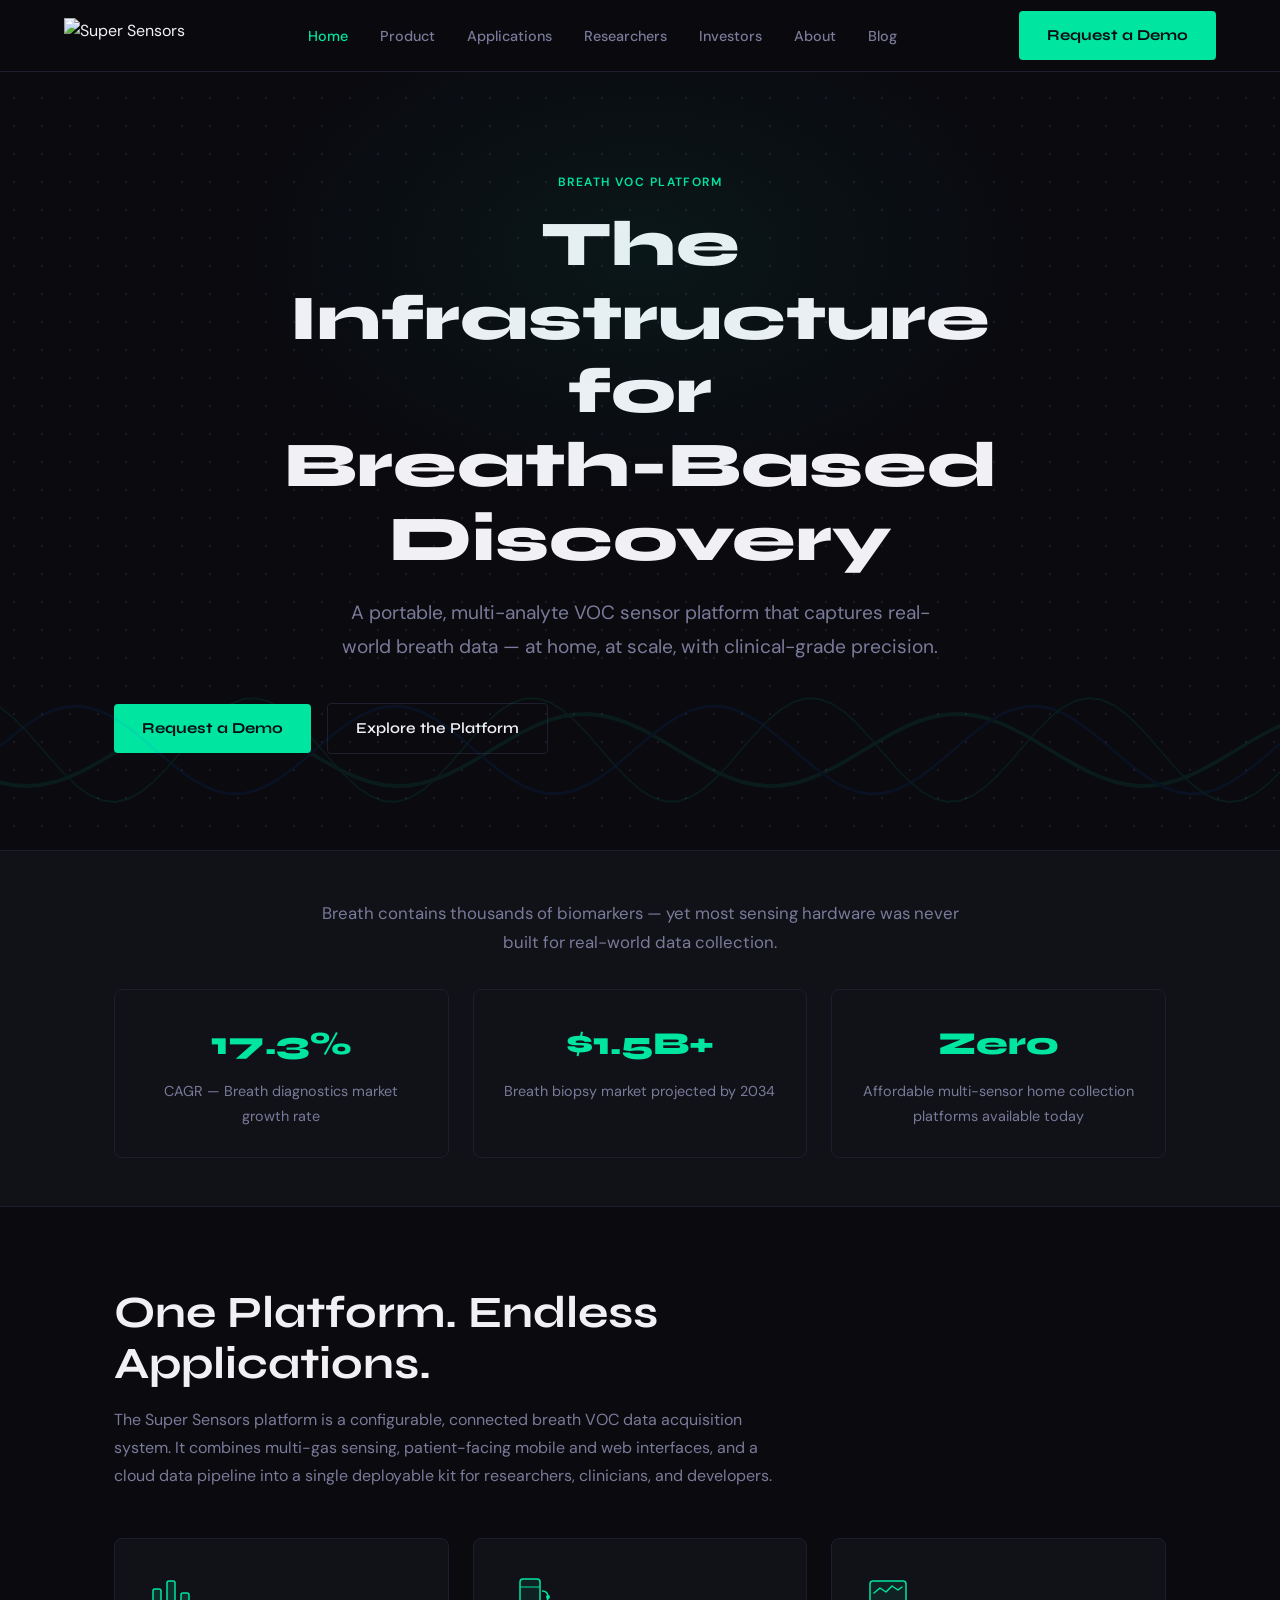
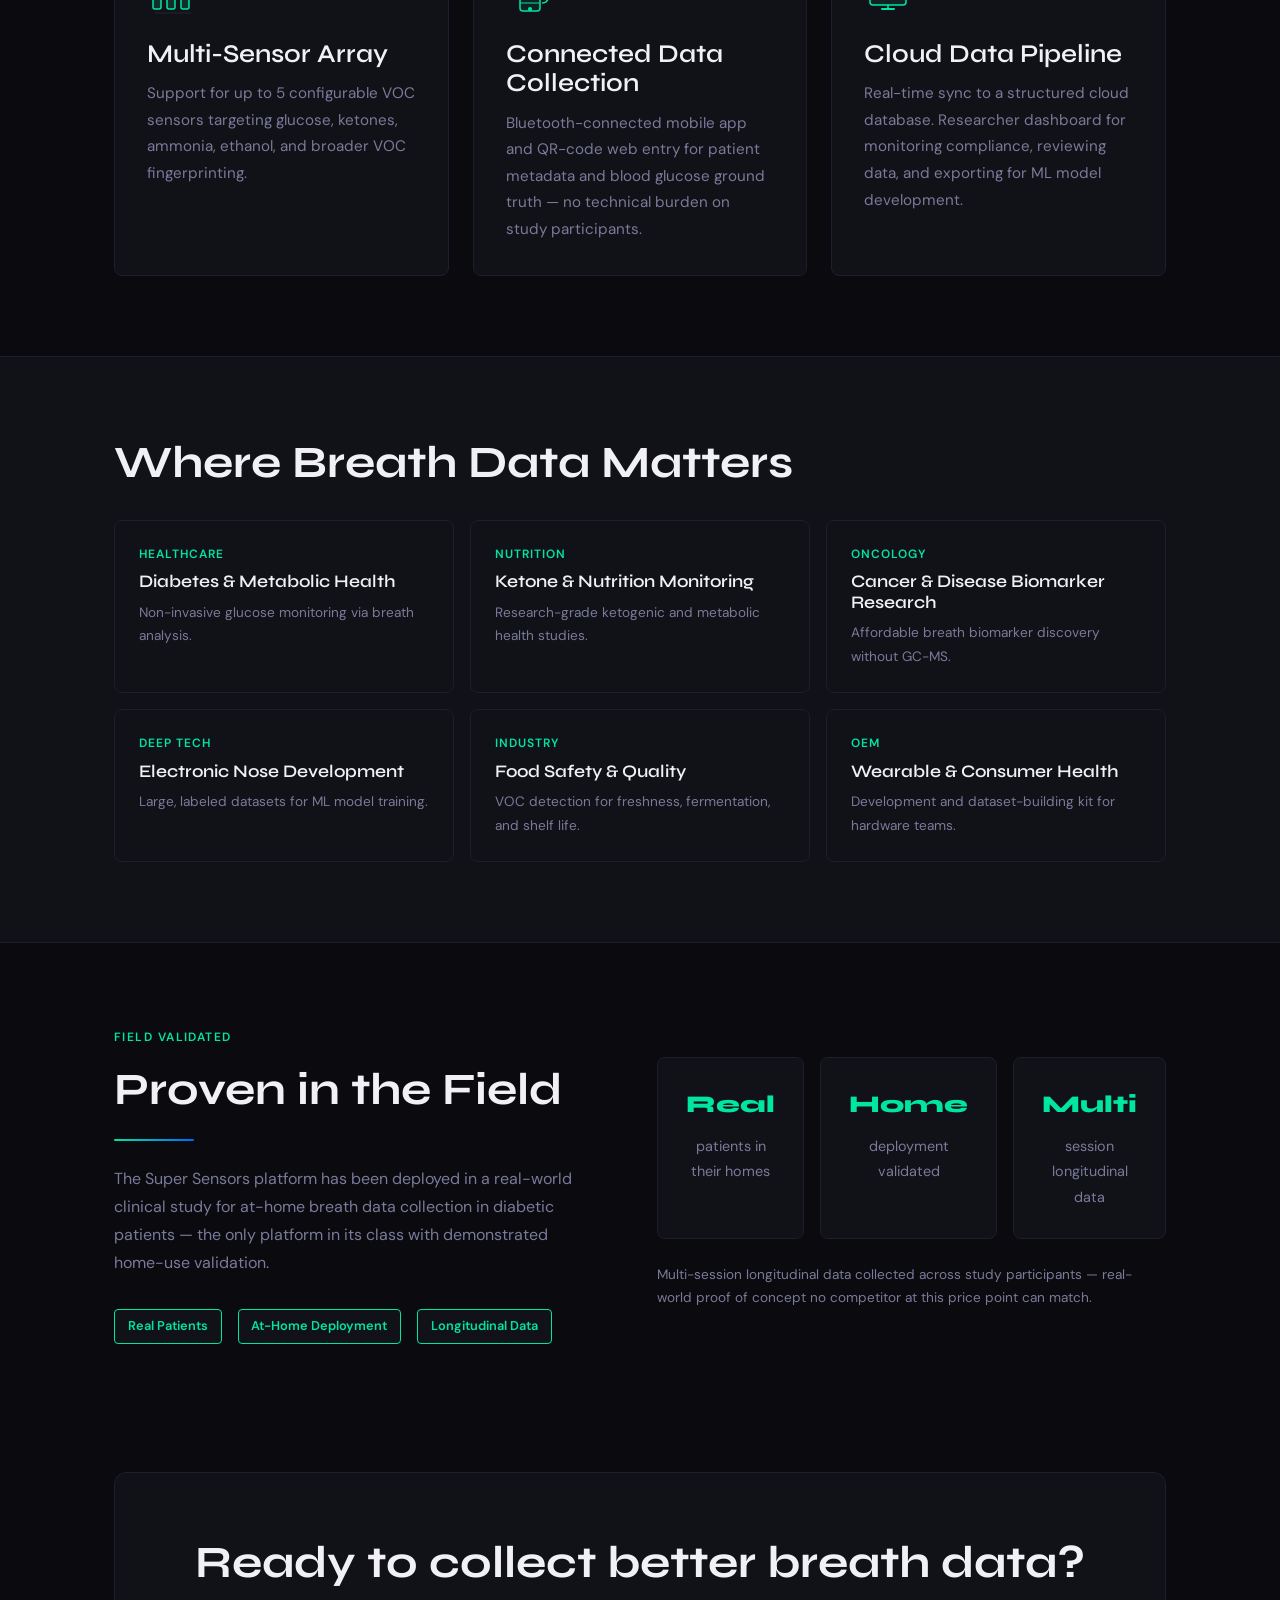
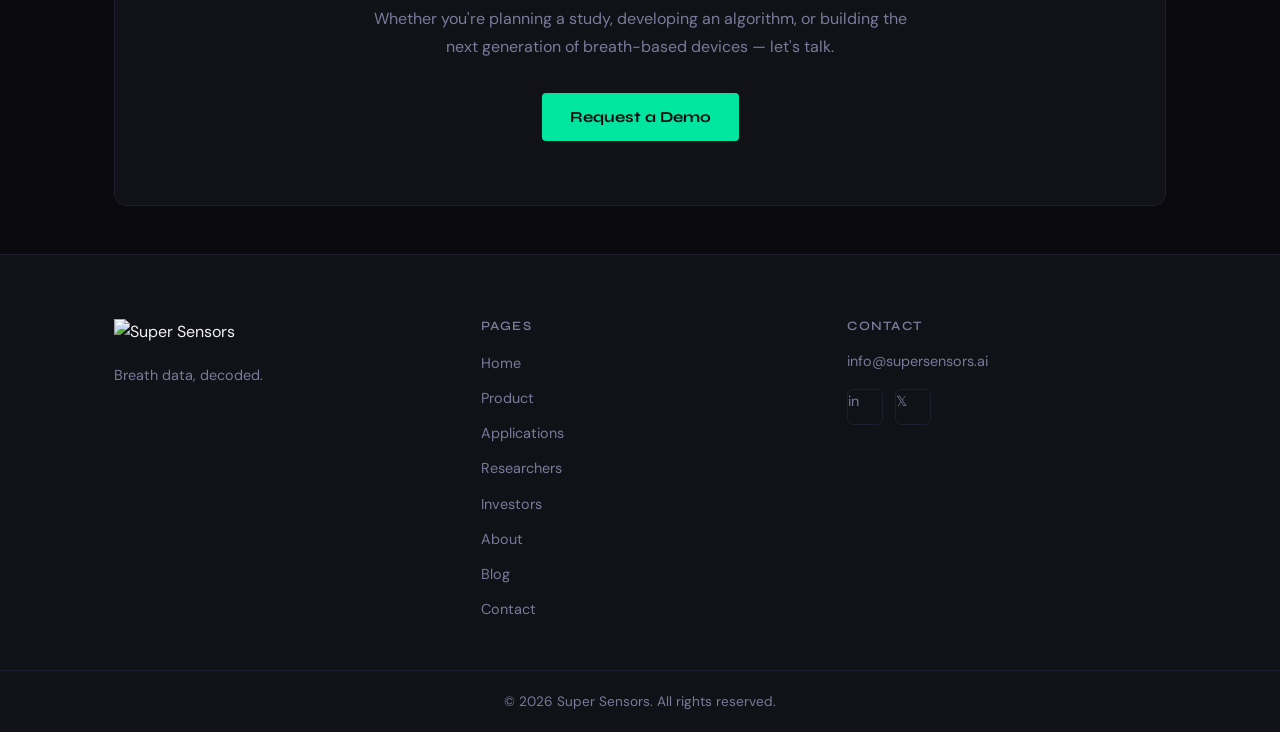
==== index.html @ 3aab156c "Initial website launch" ====
<!DOCTYPE html>
<html lang="en">
<head>
  <meta charset="UTF-8">
  <meta name="viewport" content="width=device-width, initial-scale=1.0">
  <meta name="description" content="Super Sensors builds portable breath VOC sensor platforms for real-world data acquisition — powering the next generation of breath diagnostics.">
  <meta property="og:title" content="Home | Super Sensors">
  <meta property="og:description" content="Super Sensors builds portable breath VOC sensor platforms for real-world data acquisition — powering the next generation of breath diagnostics.">
  <meta property="og:image" content="https://supersensors.ai/assets/img/og-image.svg">
  <meta property="og:url" content="https://supersensors.ai/index.html">
  <meta name="twitter:card" content="summary_large_image">
  <link rel="canonical" href="https://supersensors.ai/index.html">
  <title>Super Sensors — Breath VOC Data Infrastructure</title>
  <link href="https://fonts.googleapis.com/css2?family=Syne:wght@400;600;700;800&family=DM+Sans:wght@300;400;500&display=swap" rel="stylesheet">
  <link rel="stylesheet" href="./assets/css/main.css">
</head>
<body>

<!-- Navigation -->
<nav>
  <div class="nav-inner">
    <a class="nav-logo" href="./index.html">
      <img src="./assets/img/logo.svg" alt="Super Sensors">
    </a>
    <ul class="nav-links">
      <li><a href="./index.html">Home</a></li>
      <li><a href="./product.html">Product</a></li>
      <li><a href="./applications.html">Applications</a></li>
      <li><a href="./researchers.html">Researchers</a></li>
      <li><a href="./investors.html">Investors</a></li>
      <li><a href="./about.html">About</a></li>
      <li><a href="./blog.html">Blog</a></li>
    </ul>
    <div class="nav-cta">
      <a href="./contact.html#demo" class="btn-primary">Request a Demo</a>
    </div>
    <button class="hamburger" aria-label="Toggle menu">
      <span></span><span></span><span></span>
    </button>
  </div>
</nav>

<!-- Mobile Nav -->
<div class="mobile-nav">
  <a href="./index.html">Home</a>
  <a href="./product.html">Product</a>
  <a href="./applications.html">Applications</a>
  <a href="./researchers.html">Researchers</a>
  <a href="./investors.html">Investors</a>
  <a href="./about.html">About</a>
  <a href="./blog.html">Blog</a>
  <a href="./contact.html#demo" class="btn-primary">Request a Demo</a>
</div>

<!-- Hero -->
<section class="home-hero dot-grid-bg radial-glow">
  <div class="hero-bg">
    <svg id="heroWave" width="100%" height="200" viewBox="0 0 1200 100" preserveAspectRatio="none" style="position:absolute;bottom:0;opacity:0.08;">
      <polyline class="wave-path" points="" fill="none" stroke="#00E5A0" stroke-width="2"/>
      <polyline class="wave-path" points="" fill="none" stroke="#0066FF" stroke-width="1.5"/>
      <polyline class="wave-path" points="" fill="none" stroke="#00E5A0" stroke-width="1"/>
    </svg>
  </div>
  <div class="container">
    <span class="hero-label">Breath VOC Platform</span>
    <h1>The Infrastructure for<br>Breath-Based Discovery</h1>
    <p class="subtitle">A portable, multi-analyte VOC sensor platform that captures real-world breath data — at home, at scale, with clinical-grade precision.</p>
    <div class="btn-group">
      <a href="./contact.html#demo" class="btn-primary">Request a Demo</a>
      <a href="./product.html" class="btn-ghost">Explore the Platform</a>
    </div>
  </div>
</section>

<!-- Problem / Opportunity Strip -->
<section class="stats-strip">
  <div class="container">
    <p class="text-muted text-center mb-4" style="max-width:640px;margin-left:auto;margin-right:auto;font-size:1.05rem;">
      Breath contains thousands of biomarkers — yet most sensing hardware was never built for real-world data collection.
    </p>
    <div class="grid-3">
      <div class="stat-card animate-on-scroll">
        <span class="stat-num">17.3%</span>
        <span class="stat-label">CAGR — Breath diagnostics market growth rate</span>
      </div>
      <div class="stat-card animate-on-scroll animate-delay-2">
        <span class="stat-num">$1.5B+</span>
        <span class="stat-label">Breath biopsy market projected by 2034</span>
      </div>
      <div class="stat-card animate-on-scroll animate-delay-3">
        <span class="stat-num">Zero</span>
        <span class="stat-label">Affordable multi-sensor home collection platforms available today</span>
      </div>
    </div>
  </div>
</section>

<!-- Product Overview -->
<section class="section">
  <div class="container">
    <div class="animate-on-scroll" style="max-width:680px;margin-bottom:3rem;">
      <h2>One Platform. Endless Applications.</h2>
      <p class="text-muted mt-2">The Super Sensors platform is a configurable, connected breath VOC data acquisition system. It combines multi-gas sensing, patient-facing mobile and web interfaces, and a cloud data pipeline into a single deployable kit for researchers, clinicians, and developers.</p>
    </div>
    <div class="grid-3">
      <div class="feature-card animate-on-scroll animate-delay-1">
        <div class="icon">
          <svg viewBox="0 0 48 48" fill="none" xmlns="http://www.w3.org/2000/svg" width="48" height="48">
            <rect x="6" y="18" width="8" height="20" rx="2" fill="rgba(0,229,160,0.15)" stroke="#00E5A0" stroke-width="1.5"/>
            <rect x="20" y="10" width="8" height="28" rx="2" fill="rgba(0,229,160,0.15)" stroke="#00E5A0" stroke-width="1.5"/>
            <rect x="34" y="22" width="8" height="16" rx="2" fill="rgba(0,229,160,0.15)" stroke="#00E5A0" stroke-width="1.5"/>
            <line x1="8" y1="42" x2="44" y2="42" stroke="#1E1E2E" stroke-width="1.5"/>
          </svg>
        </div>
        <h3>Multi-Sensor Array</h3>
        <p>Support for up to 5 configurable VOC sensors targeting glucose, ketones, ammonia, ethanol, and broader VOC fingerprinting.</p>
      </div>
      <div class="feature-card animate-on-scroll animate-delay-2">
        <div class="icon">
          <svg viewBox="0 0 48 48" fill="none" xmlns="http://www.w3.org/2000/svg" width="48" height="48">
            <rect x="14" y="8" width="20" height="32" rx="3" stroke="#00E5A0" stroke-width="1.5" fill="rgba(0,229,160,0.08)"/>
            <line x1="14" y1="16" x2="34" y2="16" stroke="#00E5A0" stroke-width="1"/>
            <line x1="14" y1="32" x2="34" y2="32" stroke="#00E5A0" stroke-width="1"/>
            <circle cx="24" cy="38" r="2" fill="#00E5A0"/>
            <path d="M36 20 Q42 20 42 26 Q42 32 36 32" stroke="#00E5A0" stroke-width="1.5" fill="none"/>
            <circle cx="42" cy="26" r="2" fill="#00E5A0"/>
          </svg>
        </div>
        <h3>Connected Data Collection</h3>
        <p>Bluetooth-connected mobile app and QR-code web entry for patient metadata and blood glucose ground truth — no technical burden on study participants.</p>
      </div>
      <div class="feature-card animate-on-scroll animate-delay-3">
        <div class="icon">
          <svg viewBox="0 0 48 48" fill="none" xmlns="http://www.w3.org/2000/svg" width="48" height="48">
            <rect x="6" y="10" width="36" height="24" rx="3" stroke="#00E5A0" stroke-width="1.5" fill="rgba(0,229,160,0.08)"/>
            <path d="M10 22 L16 17 L22 21 L28 15 L34 19 L38 16" stroke="#00E5A0" stroke-width="1.5" fill="none" stroke-linecap="round" stroke-linejoin="round"/>
            <line x1="18" y1="38" x2="30" y2="38" stroke="#00E5A0" stroke-width="2" stroke-linecap="round"/>
            <line x1="24" y1="34" x2="24" y2="38" stroke="#00E5A0" stroke-width="1.5"/>
          </svg>
        </div>
        <h3>Cloud Data Pipeline</h3>
        <p>Real-time sync to a structured cloud database. Researcher dashboard for monitoring compliance, reviewing data, and exporting for ML model development.</p>
      </div>
    </div>
  </div>
</section>

<!-- Application Sectors -->
<section class="section" style="background:var(--color-surface);border-top:1px solid var(--color-border);border-bottom:1px solid var(--color-border);">
  <div class="container">
    <h2 class="animate-on-scroll mb-4">Where Breath Data Matters</h2>
    <div class="grid-3" style="gap:1rem;">
      <a href="./applications.html" class="app-card animate-on-scroll animate-delay-1">
        <div class="tag">Healthcare</div>
        <h4>Diabetes &amp; Metabolic Health</h4>
        <p class="text-muted mt-1" style="font-size:0.85rem;">Non-invasive glucose monitoring via breath analysis.</p>
      </a>
      <a href="./applications.html" class="app-card animate-on-scroll animate-delay-2">
        <div class="tag">Nutrition</div>
        <h4>Ketone &amp; Nutrition Monitoring</h4>
        <p class="text-muted mt-1" style="font-size:0.85rem;">Research-grade ketogenic and metabolic health studies.</p>
      </a>
      <a href="./applications.html" class="app-card animate-on-scroll animate-delay-3">
        <div class="tag">Oncology</div>
        <h4>Cancer &amp; Disease Biomarker Research</h4>
        <p class="text-muted mt-1" style="font-size:0.85rem;">Affordable breath biomarker discovery without GC-MS.</p>
      </a>
      <a href="./applications.html" class="app-card animate-on-scroll animate-delay-1">
        <div class="tag">Deep Tech</div>
        <h4>Electronic Nose Development</h4>
        <p class="text-muted mt-1" style="font-size:0.85rem;">Large, labeled datasets for ML model training.</p>
      </a>
      <a href="./applications.html" class="app-card animate-on-scroll animate-delay-2">
        <div class="tag">Industry</div>
        <h4>Food Safety &amp; Quality</h4>
        <p class="text-muted mt-1" style="font-size:0.85rem;">VOC detection for freshness, fermentation, and shelf life.</p>
      </a>
      <a href="./applications.html" class="app-card animate-on-scroll animate-delay-3">
        <div class="tag">OEM</div>
        <h4>Wearable &amp; Consumer Health</h4>
        <p class="text-muted mt-1" style="font-size:0.85rem;">Development and dataset-building kit for hardware teams.</p>
      </a>
    </div>
  </div>
</section>

<!-- Validation Section -->
<section class="section">
  <div class="container">
    <div class="grid-2" style="gap:4rem;align-items:center;">
      <div class="animate-on-scroll">
        <span class="hero-label">Field Validated</span>
        <h2>Proven in the Field</h2>
        <span class="hero-accent-line"></span>
        <p class="text-muted mt-3">The Super Sensors platform has been deployed in a real-world clinical study for at-home breath data collection in diabetic patients — the only platform in its class with demonstrated home-use validation.</p>
        <div class="badges-row mt-4">
          <div class="badge">Real Patients</div>
          <div class="badge">At-Home Deployment</div>
          <div class="badge">Longitudinal Data</div>
        </div>
      </div>
      <div class="animate-on-scroll animate-delay-2">
        <div class="grid-3" style="gap:1rem;">
          <div class="stat-card">
            <span class="stat-num" style="font-size:1.5rem;">Real</span>
            <span class="stat-label">patients in their homes</span>
          </div>
          <div class="stat-card">
            <span class="stat-num" style="font-size:1.5rem;">Home</span>
            <span class="stat-label">deployment validated</span>
          </div>
          <div class="stat-card">
            <span class="stat-num" style="font-size:1.5rem;">Multi</span>
            <span class="stat-label">session longitudinal data</span>
          </div>
        </div>
        <p class="text-muted mt-3" style="font-size:0.85rem;">Multi-session longitudinal data collected across study participants — real-world proof of concept no competitor at this price point can match.</p>
      </div>
    </div>
  </div>
</section>

<!-- CTA Banner -->
<section class="section-sm">
  <div class="container">
    <div class="cta-banner animate-on-scroll">
      <h2>Ready to collect better breath data?</h2>
      <p>Whether you're planning a study, developing an algorithm, or building the next generation of breath-based devices — let's talk.</p>
      <a href="./contact.html#demo" class="btn-primary">Request a Demo</a>
    </div>
  </div>
</section>

<!-- Footer -->
<footer>
  <div class="container">
    <div class="footer-grid">
      <div class="footer-brand">
        <a href="./index.html"><img src="./assets/img/logo.svg" alt="Super Sensors"></a>
        <p class="footer-tagline">Breath data, decoded.</p>
      </div>
      <div class="footer-links">
        <h4>Pages</h4>
        <ul>
          <li><a href="./index.html">Home</a></li>
          <li><a href="./product.html">Product</a></li>
          <li><a href="./applications.html">Applications</a></li>
          <li><a href="./researchers.html">Researchers</a></li>
          <li><a href="./investors.html">Investors</a></li>
          <li><a href="./about.html">About</a></li>
          <li><a href="./blog.html">Blog</a></li>
          <li><a href="./contact.html">Contact</a></li>
        </ul>
      </div>
      <div class="footer-contact">
        <h4>Contact</h4>
        <a href="mailto:info@supersensors.ai">info@supersensors.ai</a>
        <div class="social-icons">
          <a href="#" class="social-icon" aria-label="LinkedIn">in</a>
          <a href="#" class="social-icon" aria-label="Twitter/X">𝕏</a>
        </div>
      </div>
    </div>
  </div>
  <div class="footer-bottom">
    <div class="container">© 2026 Super Sensors. All rights reserved.</div>
  </div>
</footer>

<script src="./assets/js/main.js"></script>
<script>initBreathWave('heroWave');</script>
</body>
</html>
---- assets/css/main.css ----
/* 1. CSS Variables & Reset */
:root {
  --color-bg:        #0A0A0F;
  --color-surface:   #111118;
  --color-border:    #1E1E2E;
  --color-accent:    #00E5A0;
  --color-accent-2:  #0066FF;
  --color-text:      #F0F0F5;
  --color-muted:     #7A7A9A;
  --color-danger:    #FF4466;
  --gradient-hero:   linear-gradient(135deg, #00E5A0 0%, #0066FF 100%);
  --nav-height:      72px;
}

*, *::before, *::after {
  box-sizing: border-box;
  margin: 0;
  padding: 0;
}

html {
  scroll-behavior: smooth;
  font-size: 16px;
}

body {
  background: var(--color-bg);
  color: var(--color-text);
  font-family: 'DM Sans', sans-serif;
  font-weight: 400;
  line-height: 1.6;
  -webkit-font-smoothing: antialiased;
  overflow-x: hidden;
}

img, svg {
  max-width: 100%;
  display: block;
}

a {
  color: inherit;
  text-decoration: none;
}

ul {
  list-style: none;
}

/* 2. Typography */
h1, h2, h3, h4 {
  font-family: 'Syne', sans-serif;
  line-height: 1.15;
  color: var(--color-text);
}

h1 { font-size: clamp(2.4rem, 5vw, 4rem); font-weight: 800; }
h2 { font-size: clamp(1.8rem, 3.5vw, 2.8rem); font-weight: 700; }
h3 { font-size: clamp(1.2rem, 2.5vw, 1.6rem); font-weight: 600; }
h4 { font-size: 1.1rem; font-weight: 600; }

p { line-height: 1.75; }

.text-muted { color: var(--color-muted); }
.text-accent { color: var(--color-accent); }
.text-center { text-align: center; }

/* 3. Layout Utilities */
.container {
  max-width: 1100px;
  margin: 0 auto;
  padding: 0 1.5rem;
}

.section {
  padding: 5rem 0;
}

.section-sm {
  padding: 3rem 0;
}

.grid-2 {
  display: grid;
  grid-template-columns: 1fr 1fr;
  gap: 2rem;
}

.grid-3 {
  display: grid;
  grid-template-columns: repeat(3, 1fr);
  gap: 1.5rem;
}

.grid-4 {
  display: grid;
  grid-template-columns: repeat(4, 1fr);
  gap: 1.5rem;
}

.flex {
  display: flex;
}

.flex-center {
  display: flex;
  align-items: center;
  justify-content: center;
}

.gap-1 { gap: 0.5rem; }
.gap-2 { gap: 1rem; }
.gap-3 { gap: 1.5rem; }

.mt-1 { margin-top: 0.5rem; }
.mt-2 { margin-top: 1rem; }
.mt-3 { margin-top: 1.5rem; }
.mt-4 { margin-top: 2rem; }
.mt-6 { margin-top: 3rem; }

.mb-2 { margin-bottom: 1rem; }
.mb-3 { margin-bottom: 1.5rem; }
.mb-4 { margin-bottom: 2rem; }

/* 4. Navigation */
nav {
  position: fixed;
  top: 0;
  left: 0;
  right: 0;
  z-index: 1000;
  height: var(--nav-height);
  background: rgba(10, 10, 15, 0.85);
  backdrop-filter: blur(12px);
  -webkit-backdrop-filter: blur(12px);
  border-bottom: 1px solid var(--color-border);
}

.nav-inner {
  display: flex;
  align-items: center;
  justify-content: space-between;
  height: 100%;
  max-width: 1200px;
  margin: 0 auto;
  padding: 0 1.5rem;
}

.nav-logo {
  display: flex;
  align-items: center;
  flex-shrink: 0;
}

.nav-logo img {
  height: 36px;
  width: auto;
}

.nav-links {
  display: flex;
  align-items: center;
  gap: 2rem;
}

.nav-links a {
  font-family: 'DM Sans', sans-serif;
  font-size: 0.9rem;
  font-weight: 500;
  color: var(--color-muted);
  transition: color 0.2s;
  white-space: nowrap;
}

.nav-links a:hover,
.nav-links a.active {
  color: var(--color-accent);
}

.nav-cta {
  flex-shrink: 0;
}

.hamburger {
  display: none;
  flex-direction: column;
  gap: 5px;
  cursor: pointer;
  padding: 4px;
  background: none;
  border: none;
}

.hamburger span {
  display: block;
  width: 24px;
  height: 2px;
  background: var(--color-text);
  transition: all 0.3s ease;
  border-radius: 2px;
}

.hamburger.open span:nth-child(1) {
  transform: rotate(45deg) translate(5px, 5px);
}
.hamburger.open span:nth-child(2) {
  opacity: 0;
}
.hamburger.open span:nth-child(3) {
  transform: rotate(-45deg) translate(5px, -5px);
}

.mobile-nav {
  display: none;
  position: fixed;
  top: var(--nav-height);
  left: 0;
  right: 0;
  bottom: 0;
  background: var(--color-bg);
  z-index: 999;
  flex-direction: column;
  align-items: center;
  justify-content: center;
  gap: 2rem;
}

.mobile-nav.open {
  display: flex;
}

.mobile-nav a {
  font-family: 'Syne', sans-serif;
  font-size: 1.5rem;
  font-weight: 700;
  color: var(--color-text);
  transition: color 0.2s;
}

.mobile-nav a:hover,
.mobile-nav a.active {
  color: var(--color-accent);
}

.mobile-nav .btn-primary {
  margin-top: 1rem;
}

/* 5. Footer */
footer {
  background: var(--color-surface);
  border-top: 1px solid var(--color-border);
  padding: 4rem 0 0;
}

.footer-grid {
  display: grid;
  grid-template-columns: 1fr 1fr 1fr;
  gap: 3rem;
  padding-bottom: 3rem;
}

.footer-brand {
  display: flex;
  flex-direction: column;
  gap: 0.75rem;
}

.footer-brand img {
  height: 32px;
  width: auto;
}

.footer-tagline {
  color: var(--color-muted);
  font-size: 0.9rem;
}

.footer-links h4 {
  font-size: 0.8rem;
  text-transform: uppercase;
  letter-spacing: 0.1em;
  color: var(--color-muted);
  margin-bottom: 1rem;
}

.footer-links ul {
  display: flex;
  flex-direction: column;
  gap: 0.6rem;
}

.footer-links a {
  color: var(--color-muted);
  font-size: 0.9rem;
  transition: color 0.2s;
}

.footer-links a:hover {
  color: var(--color-accent);
}

.footer-contact h4 {
  font-size: 0.8rem;
  text-transform: uppercase;
  letter-spacing: 0.1em;
  color: var(--color-muted);
  margin-bottom: 1rem;
}

.footer-contact a {
  color: var(--color-muted);
  font-size: 0.9rem;
  transition: color 0.2s;
  display: block;
  margin-bottom: 0.5rem;
}

.footer-contact a:hover {
  color: var(--color-accent);
}

.social-icons {
  display: flex;
  gap: 0.75rem;
  margin-top: 1rem;
}

.social-icon {
  width: 36px;
  height: 36px;
  border: 1px solid var(--color-border);
  border-radius: 6px;
  display: flex;
  align-items: center;
  justify-content: center;
  color: var(--color-muted);
  font-size: 0.8rem;
  transition: border-color 0.2s, color 0.2s;
}

.social-icon:hover {
  border-color: var(--color-accent);
  color: var(--color-accent);
}

.footer-bottom {
  border-top: 1px solid var(--color-border);
  padding: 1.25rem 0;
  text-align: center;
  color: var(--color-muted);
  font-size: 0.85rem;
}

/* 6. Hero patterns */
.page-hero {
  padding: calc(var(--nav-height) + 5rem) 0 5rem;
  position: relative;
  overflow: hidden;
}

.page-hero .hero-bg {
  position: absolute;
  inset: 0;
  z-index: 0;
  pointer-events: none;
}

.page-hero .container {
  position: relative;
  z-index: 1;
}

.hero-accent-line {
  display: block;
  width: 80px;
  height: 2px;
  background: var(--gradient-hero);
  margin-top: 1.5rem;
  border-radius: 2px;
}

.hero-label {
  display: inline-block;
  font-size: 0.75rem;
  font-weight: 600;
  text-transform: uppercase;
  letter-spacing: 0.12em;
  color: var(--color-accent);
  margin-bottom: 1rem;
}

/* Dot grid background */
.dot-grid-bg {
  background-image: radial-gradient(circle, rgba(30,30,46,0.8) 1px, transparent 1px);
  background-size: 28px 28px;
}

/* Radial glow */
.radial-glow::before {
  content: '';
  position: absolute;
  top: 0;
  left: 50%;
  transform: translateX(-50%);
  width: 800px;
  height: 500px;
  background: radial-gradient(ellipse at center, rgba(0,229,160,0.06) 0%, transparent 70%);
  pointer-events: none;
}

/* 7. Buttons */
.btn-primary {
  display: inline-block;
  background: var(--color-accent);
  color: #0A0A0F;
  font-family: 'Syne', sans-serif;
  font-weight: 700;
  font-size: 0.95rem;
  padding: 0.75rem 1.75rem;
  border-radius: 4px;
  border: none;
  cursor: pointer;
  transition: box-shadow 0.2s, transform 0.1s;
  white-space: nowrap;
}

.btn-primary:hover {
  box-shadow: 0 0 24px rgba(0, 229, 160, 0.4);
  transform: translateY(-1px);
}

.btn-ghost {
  display: inline-block;
  background: transparent;
  border: 1px solid var(--color-border);
  color: var(--color-text);
  font-family: 'Syne', sans-serif;
  font-weight: 600;
  font-size: 0.95rem;
  padding: 0.75rem 1.75rem;
  border-radius: 4px;
  cursor: pointer;
  transition: border-color 0.2s, color 0.2s, transform 0.1s;
  white-space: nowrap;
}

.btn-ghost:hover {
  border-color: var(--color-accent);
  color: var(--color-accent);
  transform: translateY(-1px);
}

.btn-outline {
  display: inline-block;
  background: transparent;
  border: 1px solid var(--color-accent);
  color: var(--color-accent);
  font-family: 'Syne', sans-serif;
  font-weight: 600;
  font-size: 0.95rem;
  padding: 0.75rem 1.75rem;
  border-radius: 4px;
  cursor: pointer;
  transition: background 0.2s, color 0.2s, transform 0.1s;
  white-space: nowrap;
}

.btn-outline:hover {
  background: var(--color-accent);
  color: #0A0A0F;
  transform: translateY(-1px);
}

.btn-group {
  display: flex;
  gap: 1rem;
  flex-wrap: wrap;
  align-items: center;
}

/* 8. Cards */
.card {
  background: var(--color-surface);
  border: 1px solid var(--color-border);
  border-radius: 8px;
  padding: 1.5rem;
  transition: border-color 0.2s, box-shadow 0.2s;
}

.card:hover {
  border-color: var(--color-accent);
  box-shadow: 0 0 20px rgba(0, 229, 160, 0.08);
}

.feature-card {
  background: var(--color-surface);
  border: 1px solid var(--color-border);
  border-radius: 8px;
  padding: 2rem;
  transition: border-color 0.2s, box-shadow 0.2s;
}

.feature-card:hover {
  border-color: var(--color-accent);
  box-shadow: 0 0 20px rgba(0, 229, 160, 0.08);
}

.feature-card .icon {
  width: 48px;
  height: 48px;
  margin-bottom: 1.25rem;
  color: var(--color-accent);
}

.feature-card h3 {
  margin-bottom: 0.75rem;
}

.feature-card p {
  color: var(--color-muted);
  font-size: 0.95rem;
}

.pricing-card {
  background: var(--color-surface);
  border: 1px solid var(--color-border);
  border-radius: 12px;
  padding: 2rem;
  display: flex;
  flex-direction: column;
  gap: 1rem;
  transition: border-color 0.2s, box-shadow 0.2s;
}

.pricing-card.featured {
  border-color: var(--color-accent);
  box-shadow: 0 0 30px rgba(0, 229, 160, 0.1);
}

.pricing-card:hover {
  border-color: var(--color-accent);
  box-shadow: 0 0 20px rgba(0, 229, 160, 0.08);
}

.pricing-card .price {
  font-family: 'Syne', sans-serif;
  font-size: 1.8rem;
  font-weight: 700;
  color: var(--color-accent);
}

.pricing-card ul {
  display: flex;
  flex-direction: column;
  gap: 0.6rem;
  flex: 1;
}

.pricing-card ul li {
  color: var(--color-muted);
  font-size: 0.9rem;
  padding-left: 1.25rem;
  position: relative;
}

.pricing-card ul li::before {
  content: '→';
  position: absolute;
  left: 0;
  color: var(--color-accent);
}

.app-card {
  background: var(--color-surface);
  border: 1px solid var(--color-border);
  border-radius: 8px;
  padding: 1.5rem;
  transition: border-color 0.2s, box-shadow 0.2s, transform 0.2s;
  cursor: pointer;
}

.app-card:hover {
  border-color: var(--color-accent);
  box-shadow: 0 0 20px rgba(0, 229, 160, 0.08);
  transform: translateY(-2px);
}

.app-card .tag {
  font-size: 0.75rem;
  font-weight: 600;
  text-transform: uppercase;
  letter-spacing: 0.08em;
  color: var(--color-accent);
  margin-bottom: 0.5rem;
}

.stat-card {
  background: var(--color-surface);
  border: 1px solid var(--color-border);
  border-radius: 8px;
  padding: 1.75rem;
  text-align: center;
}

.stat-card .stat-num {
  font-family: 'Syne', sans-serif;
  font-size: 2rem;
  font-weight: 800;
  color: var(--color-accent);
  display: block;
  margin-bottom: 0.5rem;
}

.stat-card .stat-label {
  color: var(--color-muted);
  font-size: 0.9rem;
  line-height: 1.4;
}

/* Blog card */
.blog-card {
  background: var(--color-surface);
  border: 1px solid var(--color-border);
  border-radius: 8px;
  overflow: hidden;
  transition: border-color 0.2s, box-shadow 0.2s, transform 0.2s;
}

.blog-card:hover {
  border-color: var(--color-accent);
  box-shadow: 0 0 20px rgba(0, 229, 160, 0.08);
  transform: translateY(-3px);
}

.blog-card-img {
  height: 160px;
  background: linear-gradient(135deg, rgba(0,229,160,0.1) 0%, rgba(0,102,255,0.1) 100%);
  display: flex;
  align-items: center;
  justify-content: center;
  border-bottom: 1px solid var(--color-border);
}

.blog-card-body {
  padding: 1.5rem;
}

.tag-badge {
  display: inline-block;
  font-size: 0.72rem;
  font-weight: 600;
  text-transform: uppercase;
  letter-spacing: 0.08em;
  color: var(--color-accent);
  background: rgba(0, 229, 160, 0.1);
  border: 1px solid rgba(0, 229, 160, 0.25);
  border-radius: 3px;
  padding: 0.2rem 0.5rem;
  margin-bottom: 0.75rem;
}

/* Market table */
.market-table {
  width: 100%;
  border-collapse: collapse;
  font-size: 0.9rem;
}

.market-table th {
  background: var(--color-surface);
  color: var(--color-muted);
  font-family: 'DM Sans', sans-serif;
  font-weight: 500;
  font-size: 0.8rem;
  text-transform: uppercase;
  letter-spacing: 0.08em;
  padding: 0.85rem 1rem;
  text-align: left;
  border-bottom: 1px solid var(--color-border);
}

.market-table td {
  padding: 1rem;
  border-bottom: 1px solid var(--color-border);
  color: var(--color-text);
}

.market-table tr:hover td {
  background: rgba(255,255,255,0.02);
}

.market-table td:first-child {
  font-weight: 500;
}

.market-table .accent {
  color: var(--color-accent);
  font-weight: 600;
}

/* Spec table */
.spec-table {
  width: 100%;
  border-collapse: collapse;
}

.spec-table tr {
  border-bottom: 1px solid var(--color-border);
}

.spec-table td {
  padding: 1rem;
  vertical-align: top;
}

.spec-table td:first-child {
  font-weight: 600;
  color: var(--color-muted);
  font-size: 0.85rem;
  text-transform: uppercase;
  letter-spacing: 0.06em;
  width: 35%;
  white-space: nowrap;
}

.spec-table td:last-child {
  color: var(--color-text);
  font-size: 0.95rem;
}

/* Steps */
.steps-list {
  display: flex;
  flex-direction: column;
  gap: 1.5rem;
  counter-reset: steps;
}

.step-item {
  display: flex;
  gap: 1.25rem;
  align-items: flex-start;
}

.step-num {
  flex-shrink: 0;
  width: 36px;
  height: 36px;
  border-radius: 50%;
  background: var(--color-surface);
  border: 1px solid var(--color-accent);
  color: var(--color-accent);
  font-family: 'Syne', sans-serif;
  font-weight: 700;
  font-size: 0.85rem;
  display: flex;
  align-items: center;
  justify-content: center;
}

.step-content h4 {
  margin-bottom: 0.25rem;
}

.step-content p {
  color: var(--color-muted);
  font-size: 0.9rem;
}

/* Feature list */
.feature-list {
  display: flex;
  flex-direction: column;
  gap: 0.6rem;
}

.feature-list li {
  display: flex;
  align-items: flex-start;
  gap: 0.75rem;
  color: var(--color-muted);
  font-size: 0.95rem;
}

.feature-list li::before {
  content: '';
  display: block;
  flex-shrink: 0;
  width: 6px;
  height: 6px;
  border-radius: 50%;
  background: var(--color-accent);
  margin-top: 0.55em;
}

/* CTA banner */
.cta-banner {
  background: var(--color-surface);
  border: 1px solid var(--color-border);
  border-radius: 12px;
  padding: 4rem 3rem;
  text-align: center;
}

.cta-banner h2 {
  margin-bottom: 1rem;
}

.cta-banner p {
  color: var(--color-muted);
  max-width: 540px;
  margin: 0 auto 2rem;
}

/* Alternating application section */
.app-section {
  padding: 4rem 0;
  border-bottom: 1px solid var(--color-border);
}

.app-section:last-child {
  border-bottom: none;
}

.app-section-inner {
  display: grid;
  grid-template-columns: 1fr 1.5fr;
  gap: 4rem;
  align-items: start;
}

.app-section-inner.reverse {
  grid-template-columns: 1.5fr 1fr;
}

.app-section-inner.reverse .app-section-meta {
  order: 2;
}

.app-section-inner.reverse .app-section-content {
  order: 1;
}

.app-section-meta {
  position: sticky;
  top: calc(var(--nav-height) + 2rem);
}

.voc-targets {
  display: flex;
  flex-wrap: wrap;
  gap: 0.5rem;
  margin-top: 0.75rem;
}

.voc-tag {
  font-size: 0.75rem;
  background: rgba(0, 229, 160, 0.08);
  border: 1px solid rgba(0, 229, 160, 0.2);
  color: var(--color-accent);
  border-radius: 3px;
  padding: 0.2rem 0.5rem;
}

/* Whitespace comparison */
.whitespace-compare {
  display: grid;
  grid-template-columns: 1fr auto 1fr;
  gap: 1.5rem;
  align-items: center;
  margin: 3rem 0;
}

.compare-col {
  background: var(--color-surface);
  border: 1px solid var(--color-border);
  border-radius: 8px;
  padding: 1.5rem;
  text-align: center;
}

.compare-divider {
  display: flex;
  flex-direction: column;
  align-items: center;
  gap: 0.5rem;
}

.compare-divider .vs {
  font-family: 'Syne', sans-serif;
  font-weight: 800;
  color: var(--color-muted);
  font-size: 0.8rem;
}

.compare-divider::before,
.compare-divider::after {
  content: '';
  display: block;
  width: 1px;
  height: 40px;
  background: var(--color-border);
}

.supersensors-card {
  background: rgba(0, 229, 160, 0.05);
  border: 1px solid var(--color-accent);
  border-radius: 8px;
  padding: 1.5rem;
  text-align: center;
}

.supersensors-card h3 {
  color: var(--color-accent);
}

/* Credibility badges */
.badges-row {
  display: flex;
  gap: 1rem;
  flex-wrap: wrap;
  margin-top: 2rem;
}

.badge {
  display: flex;
  align-items: center;
  gap: 0.5rem;
  background: var(--color-surface);
  border: 1px solid var(--color-accent);
  border-radius: 4px;
  padding: 0.4rem 0.8rem;
  font-size: 0.8rem;
  color: var(--color-accent);
  font-weight: 600;
}

/* Segment icons */
.segment-grid {
  display: grid;
  grid-template-columns: repeat(3, 1fr);
  gap: 1.5rem;
}

.segment-item {
  background: var(--color-surface);
  border: 1px solid var(--color-border);
  border-radius: 8px;
  padding: 1.5rem;
  display: flex;
  align-items: flex-start;
  gap: 1rem;
  transition: border-color 0.2s;
}

.segment-item:hover {
  border-color: var(--color-accent);
}

.segment-icon {
  flex-shrink: 0;
  width: 40px;
  height: 40px;
  background: rgba(0, 229, 160, 0.1);
  border-radius: 8px;
  display: flex;
  align-items: center;
  justify-content: center;
  color: var(--color-accent);
}

/* 9. Forms */
.form-group {
  display: flex;
  flex-direction: column;
  gap: 0.4rem;
  margin-bottom: 1.25rem;
}

.form-group label {
  font-size: 0.85rem;
  font-weight: 500;
  color: var(--color-muted);
}

.form-group input,
.form-group select,
.form-group textarea {
  background: var(--color-surface);
  border: 1px solid var(--color-border);
  color: var(--color-text);
  font-family: 'DM Sans', sans-serif;
  font-size: 0.95rem;
  padding: 0.7rem 1rem;
  border-radius: 4px;
  outline: none;
  transition: border-color 0.2s, box-shadow 0.2s;
  width: 100%;
}

.form-group input:focus,
.form-group select:focus,
.form-group textarea:focus {
  border-color: var(--color-accent);
  box-shadow: 0 0 0 3px rgba(0, 229, 160, 0.1);
}

.form-group select {
  appearance: none;
  background-image: url("data:image/svg+xml,%3Csvg xmlns='http://www.w3.org/2000/svg' width='12' height='8' viewBox='0 0 12 8'%3E%3Cpath d='M1 1l5 5 5-5' stroke='%237A7A9A' stroke-width='1.5' fill='none' stroke-linecap='round'/%3E%3C/svg%3E");
  background-repeat: no-repeat;
  background-position: right 1rem center;
  padding-right: 2.5rem;
  cursor: pointer;
}

.form-group select option {
  background: var(--color-surface);
}

.form-group textarea {
  resize: vertical;
  min-height: 120px;
}

.form-message {
  padding: 0.85rem 1rem;
  border-radius: 4px;
  font-size: 0.9rem;
  margin-top: 1rem;
  display: none;
}

.form-message.success {
  background: rgba(0, 229, 160, 0.1);
  border: 1px solid rgba(0, 229, 160, 0.3);
  color: var(--color-accent);
  display: block;
}

.form-message.error {
  background: rgba(255, 68, 102, 0.1);
  border: 1px solid rgba(255, 68, 102, 0.3);
  color: var(--color-danger);
  display: block;
}

.contact-form-card {
  background: var(--color-surface);
  border: 1px solid var(--color-border);
  border-radius: 12px;
  padding: 2rem;
}

/* 10. Animations */
@keyframes fadeUp {
  from {
    opacity: 0;
    transform: translateY(24px);
  }
  to {
    opacity: 1;
    transform: translateY(0);
  }
}

@keyframes pulse {
  0%, 100% { opacity: 1; }
  50% { opacity: 0.5; }
}

@keyframes breatheWave {
  0% { transform: translateX(0); }
  100% { transform: translateX(-50%); }
}

.animate-on-scroll {
  opacity: 0;
}

.animate-on-scroll.visible {
  animation: fadeUp 0.6s ease forwards;
}

.animate-delay-1 { animation-delay: 0.1s; }
.animate-delay-2 { animation-delay: 0.2s; }
.animate-delay-3 { animation-delay: 0.3s; }
.animate-delay-4 { animation-delay: 0.4s; }
.animate-delay-5 { animation-delay: 0.5s; }

/* Breath wave hero animation */
.breath-wave-container {
  position: absolute;
  bottom: 0;
  left: 0;
  right: 0;
  height: 200px;
  overflow: hidden;
  opacity: 0.12;
  pointer-events: none;
}

.breath-wave-track {
  display: flex;
  width: 200%;
  animation: breatheWave 8s linear infinite;
}

/* 11. Page-specific overrides */

/* Home hero specific */
.home-hero {
  padding: calc(var(--nav-height) + 6rem) 0 6rem;
  text-align: center;
  position: relative;
  overflow: hidden;
}

.home-hero h1 {
  max-width: 820px;
  margin: 0 auto 1.25rem;
}

.home-hero .subtitle {
  font-size: clamp(1rem, 2vw, 1.2rem);
  color: var(--color-muted);
  max-width: 600px;
  margin: 0 auto 2.5rem;
}

/* Stats strip */
.stats-strip {
  background: var(--color-surface);
  border-top: 1px solid var(--color-border);
  border-bottom: 1px solid var(--color-border);
  padding: 3rem 0;
}

/* Investor opportunity table wrapper */
.table-wrapper {
  background: var(--color-surface);
  border: 1px solid var(--color-border);
  border-radius: 8px;
  overflow: hidden;
}

/* Numbered steps horizontal */
.steps-horizontal {
  display: grid;
  grid-template-columns: repeat(5, 1fr);
  gap: 1rem;
  position: relative;
}

.steps-horizontal::before {
  content: '';
  position: absolute;
  top: 18px;
  left: calc(10% + 18px);
  right: calc(10% + 18px);
  height: 1px;
  background: var(--color-border);
}

.step-h {
  display: flex;
  flex-direction: column;
  align-items: center;
  text-align: center;
  gap: 0.75rem;
  position: relative;
}

.step-h .step-num {
  background: var(--color-bg);
  position: relative;
  z-index: 1;
}

/* Contact page layout */
.contact-layout {
  display: grid;
  grid-template-columns: 1fr 1.5fr;
  gap: 4rem;
  align-items: start;
}

/* About values */
.values-grid {
  display: grid;
  grid-template-columns: repeat(3, 1fr);
  gap: 1.5rem;
}

.value-card {
  padding: 2rem;
  border-left: 3px solid var(--color-accent);
  background: var(--color-surface);
  border-radius: 0 8px 8px 0;
}

.value-card h3 {
  color: var(--color-accent);
  margin-bottom: 0.75rem;
}

.value-card p {
  color: var(--color-muted);
  font-size: 0.95rem;
}

/* 12. Responsive */
@media (max-width: 1024px) {
  .steps-horizontal {
    grid-template-columns: 1fr;
    gap: 1.5rem;
  }

  .steps-horizontal::before {
    display: none;
  }

  .step-h {
    flex-direction: row;
    text-align: left;
  }

  .step-h .step-num {
    flex-shrink: 0;
  }

  .segment-grid {
    grid-template-columns: repeat(2, 1fr);
  }

  .whitespace-compare {
    grid-template-columns: 1fr;
  }

  .compare-divider {
    flex-direction: row;
  }

  .compare-divider::before,
  .compare-divider::after {
    width: 40px;
    height: 1px;
  }

  .app-section-inner,
  .app-section-inner.reverse {
    grid-template-columns: 1fr;
    gap: 2rem;
  }

  .app-section-inner.reverse .app-section-meta,
  .app-section-inner.reverse .app-section-content {
    order: unset;
  }

  .app-section-meta {
    position: static;
  }

  .footer-grid {
    grid-template-columns: 1fr 1fr;
    gap: 2rem;
  }
}

@media (max-width: 768px) {
  .nav-links {
    display: none;
  }

  .nav-cta {
    display: none;
  }

  .hamburger {
    display: flex;
  }

  h1 { font-size: 2.2rem; }
  h2 { font-size: 1.75rem; }

  .grid-2,
  .grid-3,
  .grid-4 {
    grid-template-columns: 1fr;
  }

  .section { padding: 3.5rem 0; }

  .footer-grid {
    grid-template-columns: 1fr;
  }

  .contact-layout {
    grid-template-columns: 1fr;
    gap: 2.5rem;
  }

  .values-grid {
    grid-template-columns: 1fr;
  }

  .segment-grid {
    grid-template-columns: 1fr;
  }

  .btn-group {
    flex-direction: column;
    align-items: flex-start;
  }

  .home-hero {
    text-align: left;
  }

  .home-hero h1 {
    margin-left: 0;
    margin-right: 0;
  }

  .home-hero .subtitle {
    margin-left: 0;
    margin-right: 0;
  }

  .cta-banner {
    padding: 3rem 1.5rem;
  }

  .table-wrapper {
    overflow-x: auto;
  }
}
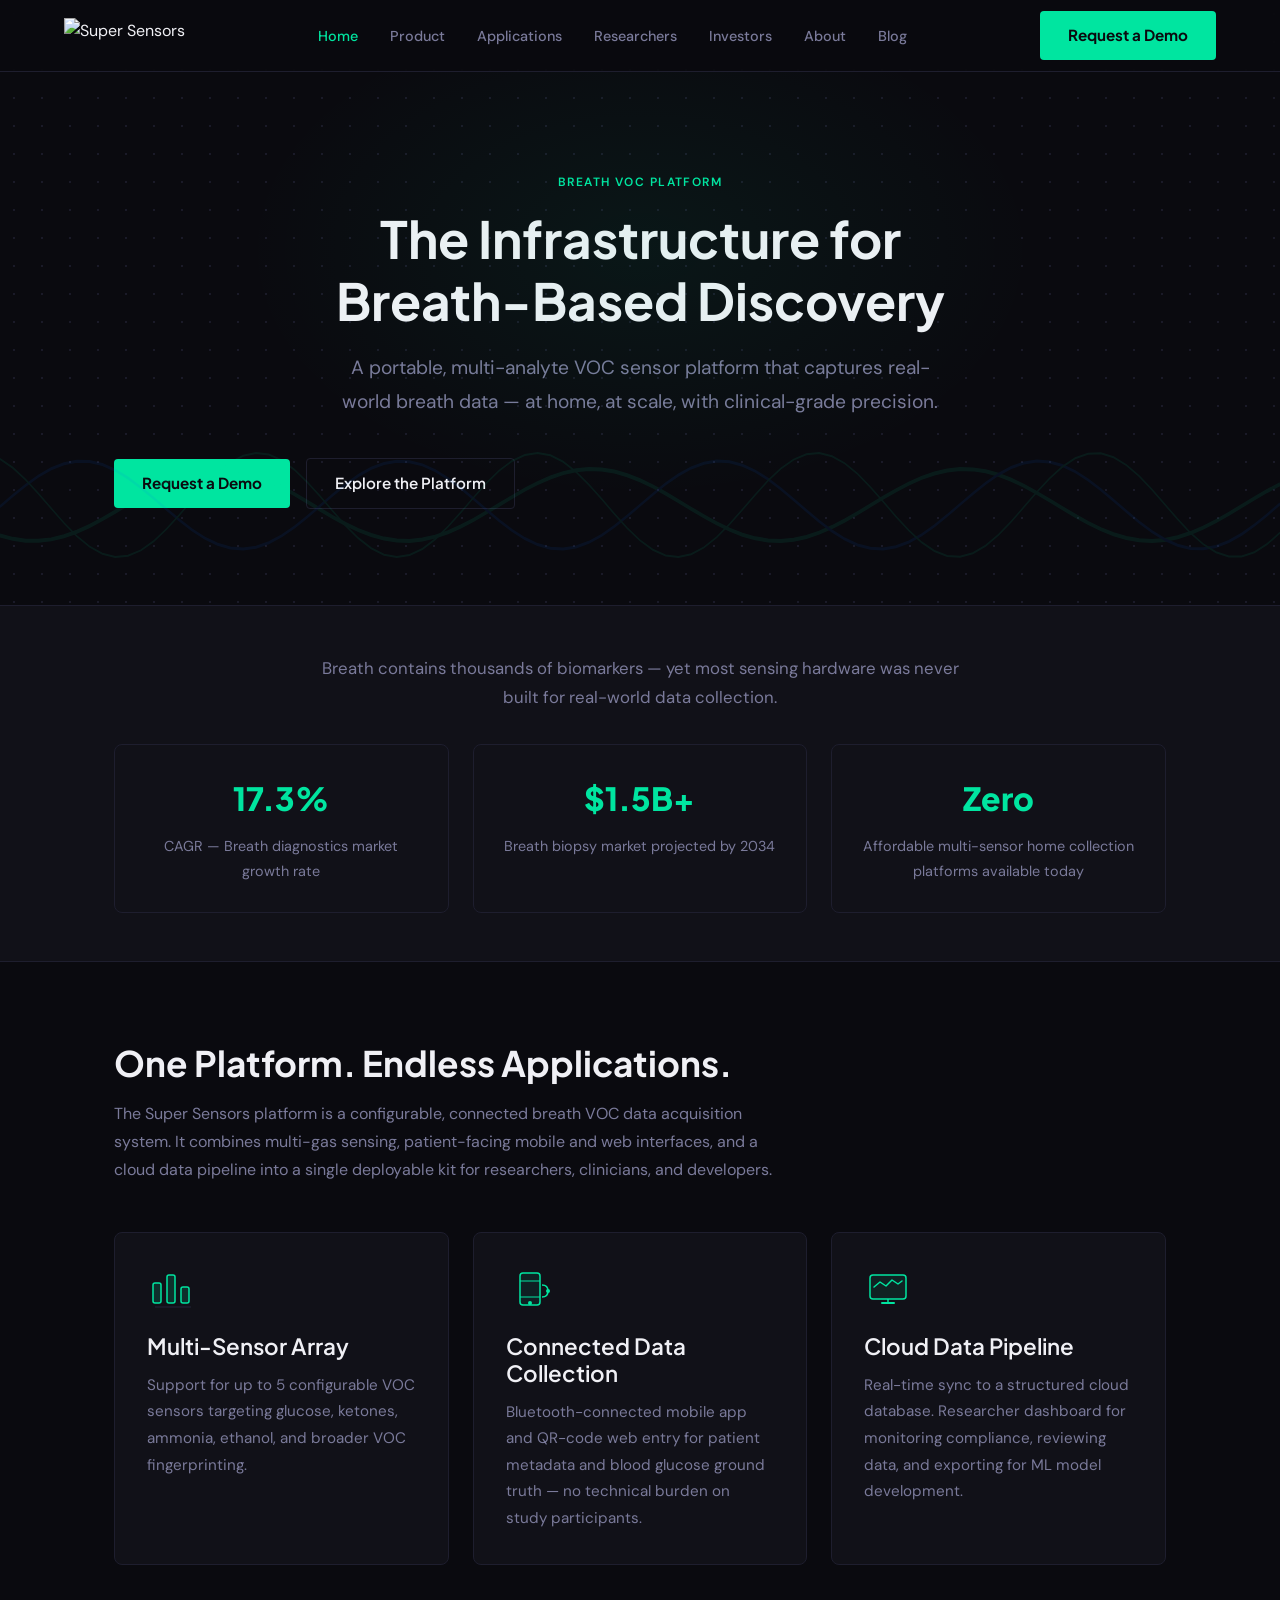
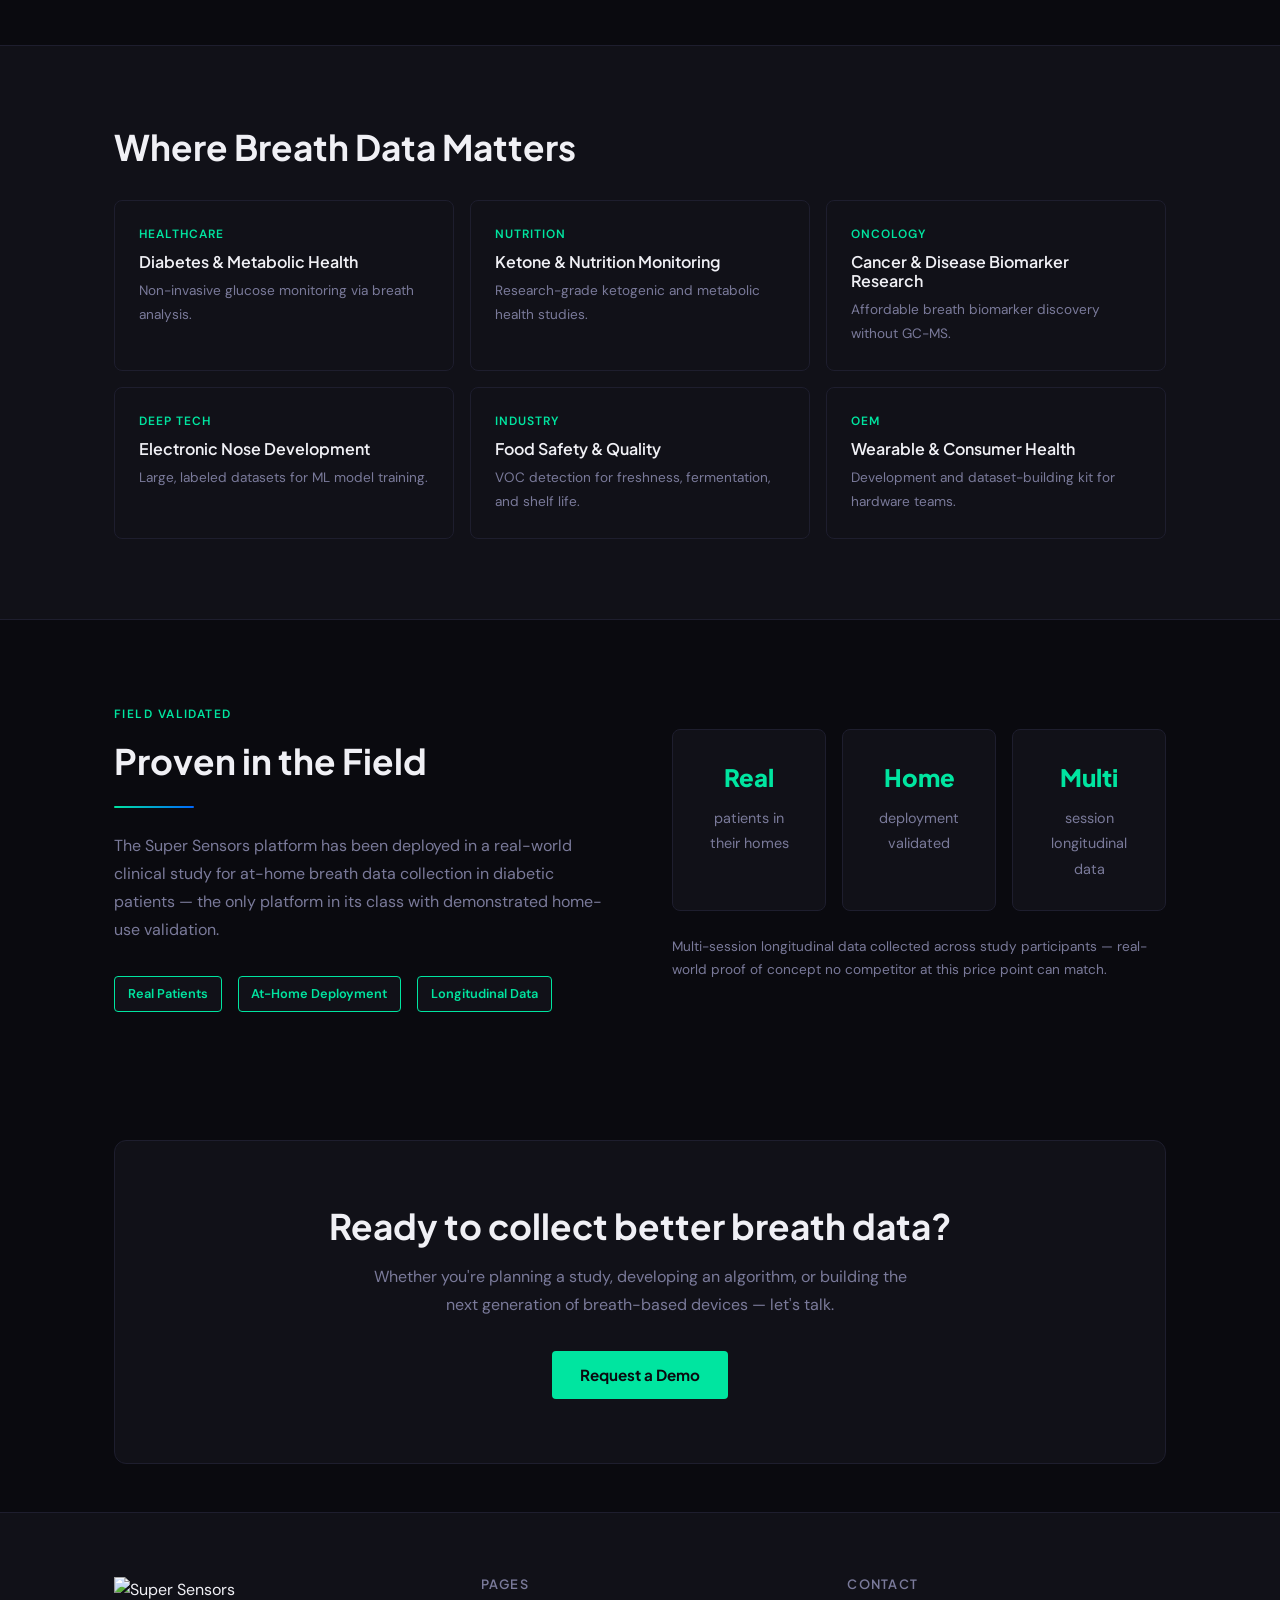
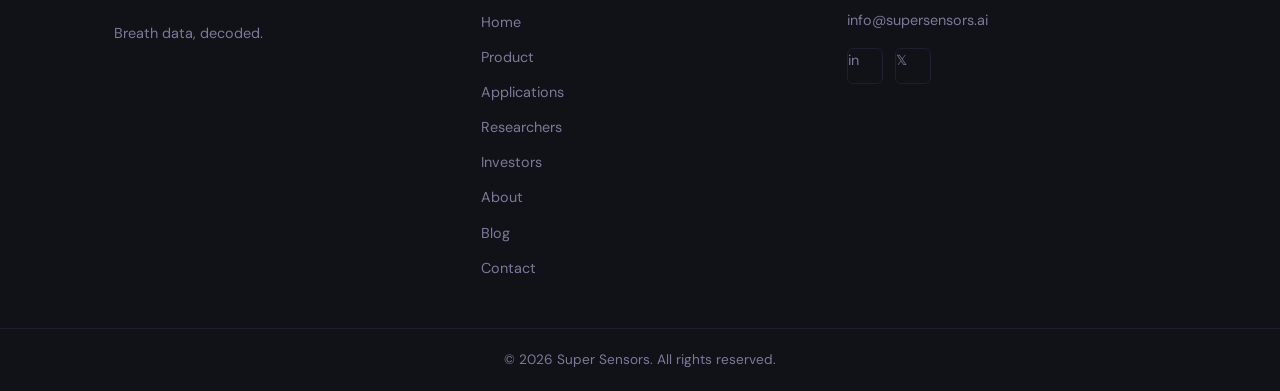
==== commit 19b0437b: "Switch heading font from Syne to Plus Jakarta Sans (option 2) Co-Authored-By: Claude Sonnet 4.6 <nor" ====
--- a/index.html
+++ b/index.html
@@ -11,7 +11,7 @@
   <meta name="twitter:card" content="summary_large_image">
   <link rel="canonical" href="https://supersensors.ai/index.html">
   <title>Super Sensors — Breath VOC Data Infrastructure</title>
-  <link href="https://fonts.googleapis.com/css2?family=Syne:wght@400;600;700;800&family=DM+Sans:wght@300;400;500&display=swap" rel="stylesheet">
+  <link href="https://fonts.googleapis.com/css2?family=Plus+Jakarta+Sans:wght@400;600;700;800&family=DM+Sans:wght@300;400;500&display=swap" rel="stylesheet">
   <link rel="stylesheet" href="./assets/css/main.css">
 </head>
 <body>
--- a/assets/css/main.css
+++ b/assets/css/main.css
@@ -30,6 +30,8 @@
   font-weight: 400;
   line-height: 1.6;
   -webkit-font-smoothing: antialiased;
+  -moz-osx-font-smoothing: grayscale;
+  text-rendering: optimizeLegibility;
   overflow-x: hidden;
 }
 
@@ -49,15 +51,17 @@
 
 /* 2. Typography */
 h1, h2, h3, h4 {
-  font-family: 'Syne', sans-serif;
-  line-height: 1.15;
+  font-family: 'Plus Jakarta Sans', sans-serif;
+  line-height: 1.2;
   color: var(--color-text);
-}
-
-h1 { font-size: clamp(2.4rem, 5vw, 4rem); font-weight: 800; }
-h2 { font-size: clamp(1.8rem, 3.5vw, 2.8rem); font-weight: 700; }
-h3 { font-size: clamp(1.2rem, 2.5vw, 1.6rem); font-weight: 600; }
-h4 { font-size: 1.1rem; font-weight: 600; }
+  -webkit-font-smoothing: antialiased;
+  -moz-osx-font-smoothing: grayscale;
+}
+
+h1 { font-size: clamp(2rem, 4vw, 3.2rem); font-weight: 700; }
+h2 { font-size: clamp(1.5rem, 3vw, 2.2rem); font-weight: 700; }
+h3 { font-size: clamp(1.1rem, 2vw, 1.4rem); font-weight: 600; }
+h4 { font-size: 1rem; font-weight: 600; }
 
 p { line-height: 1.75; }
 
@@ -230,7 +234,7 @@
 }
 
 .mobile-nav a {
-  font-family: 'Syne', sans-serif;
+  font-family: 'Plus Jakarta Sans', sans-serif;
   font-size: 1.5rem;
   font-weight: 700;
   color: var(--color-text);
@@ -414,7 +418,7 @@
   display: inline-block;
   background: var(--color-accent);
   color: #0A0A0F;
-  font-family: 'Syne', sans-serif;
+  font-family: 'Plus Jakarta Sans', sans-serif;
   font-weight: 700;
   font-size: 0.95rem;
   padding: 0.75rem 1.75rem;
@@ -435,7 +439,7 @@
   background: transparent;
   border: 1px solid var(--color-border);
   color: var(--color-text);
-  font-family: 'Syne', sans-serif;
+  font-family: 'Plus Jakarta Sans', sans-serif;
   font-weight: 600;
   font-size: 0.95rem;
   padding: 0.75rem 1.75rem;
@@ -456,7 +460,7 @@
   background: transparent;
   border: 1px solid var(--color-accent);
   color: var(--color-accent);
-  font-family: 'Syne', sans-serif;
+  font-family: 'Plus Jakarta Sans', sans-serif;
   font-weight: 600;
   font-size: 0.95rem;
   padding: 0.75rem 1.75rem;
@@ -544,7 +548,7 @@
 }
 
 .pricing-card .price {
-  font-family: 'Syne', sans-serif;
+  font-family: 'Plus Jakarta Sans', sans-serif;
   font-size: 1.8rem;
   font-weight: 700;
   color: var(--color-accent);
@@ -604,7 +608,7 @@
 }
 
 .stat-card .stat-num {
-  font-family: 'Syne', sans-serif;
+  font-family: 'Plus Jakarta Sans', sans-serif;
   font-size: 2rem;
   font-weight: 800;
   color: var(--color-accent);
@@ -751,7 +755,7 @@
   background: var(--color-surface);
   border: 1px solid var(--color-accent);
   color: var(--color-accent);
-  font-family: 'Syne', sans-serif;
+  font-family: 'Plus Jakarta Sans', sans-serif;
   font-weight: 700;
   font-size: 0.85rem;
   display: flex;
@@ -888,7 +892,7 @@
 }
 
 .compare-divider .vs {
-  font-family: 'Syne', sans-serif;
+  font-family: 'Plus Jakarta Sans', sans-serif;
   font-weight: 800;
   color: var(--color-muted);
   font-size: 0.8rem;
